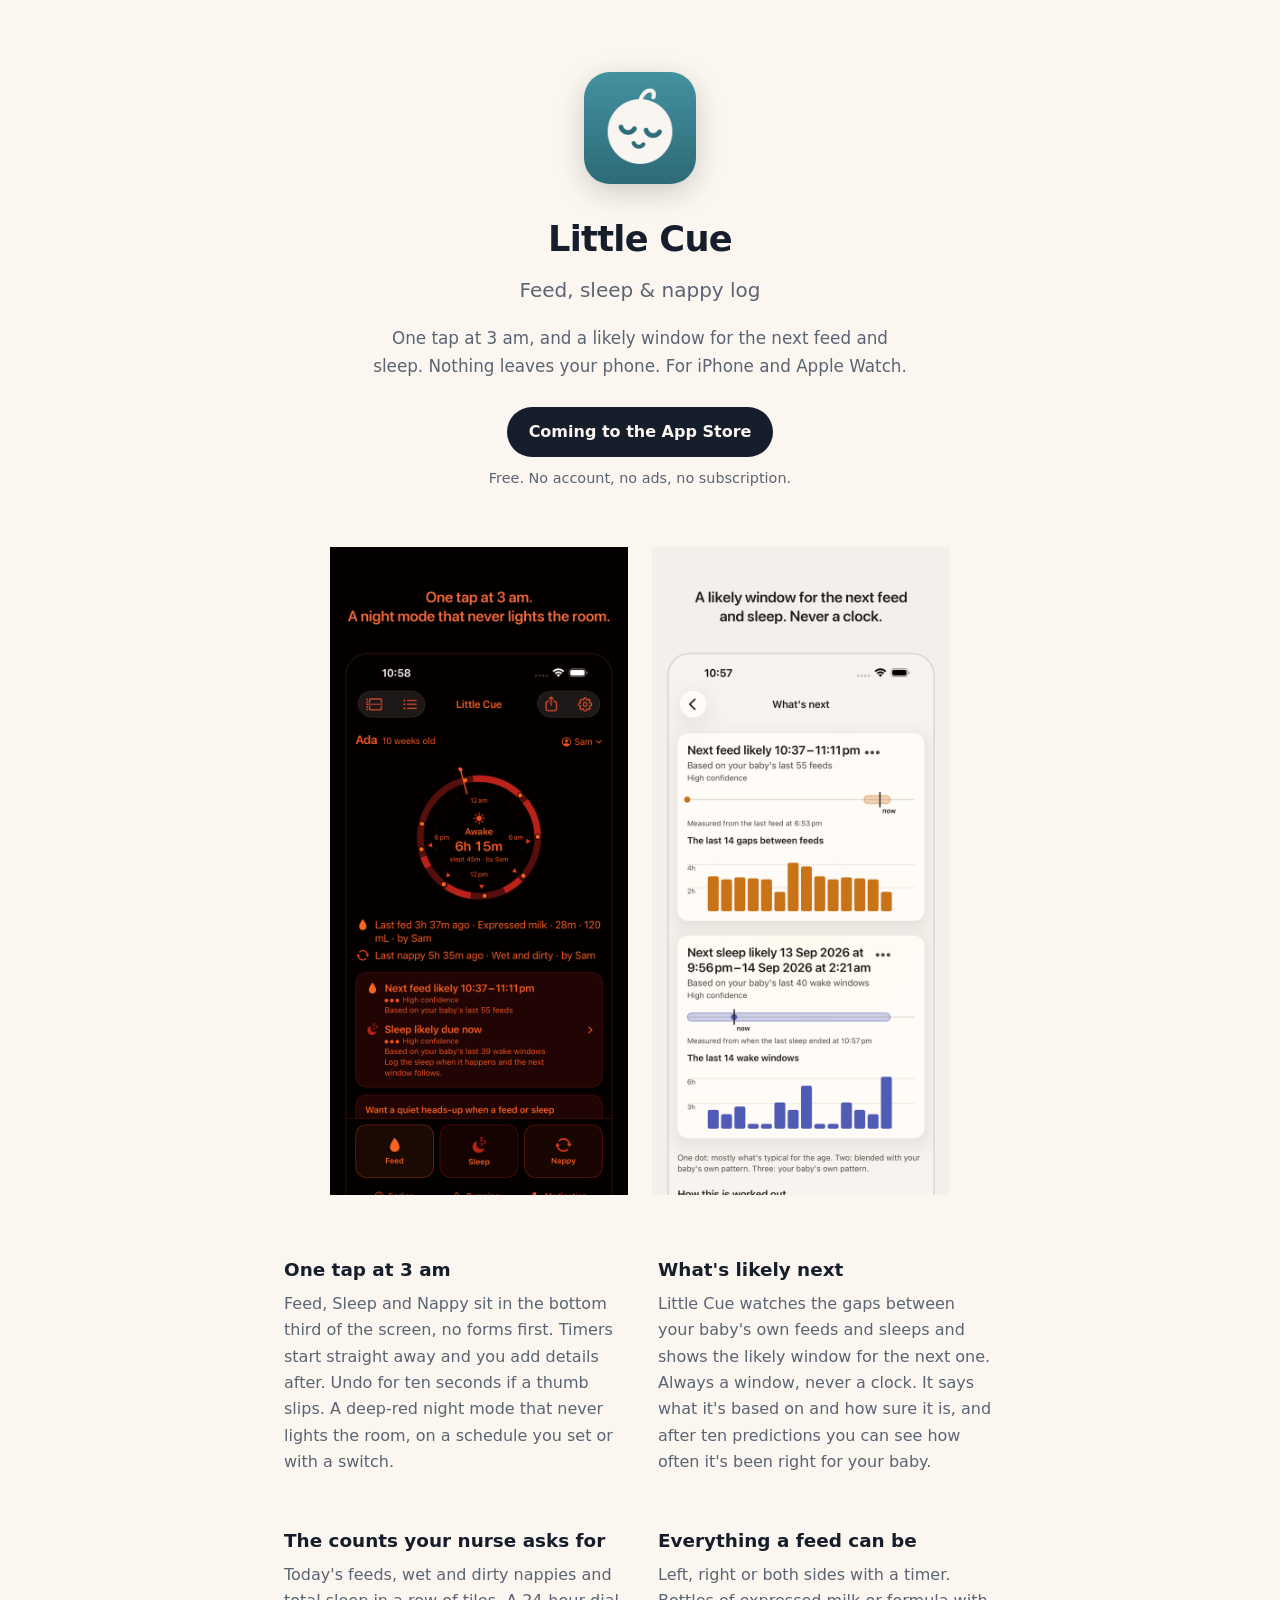
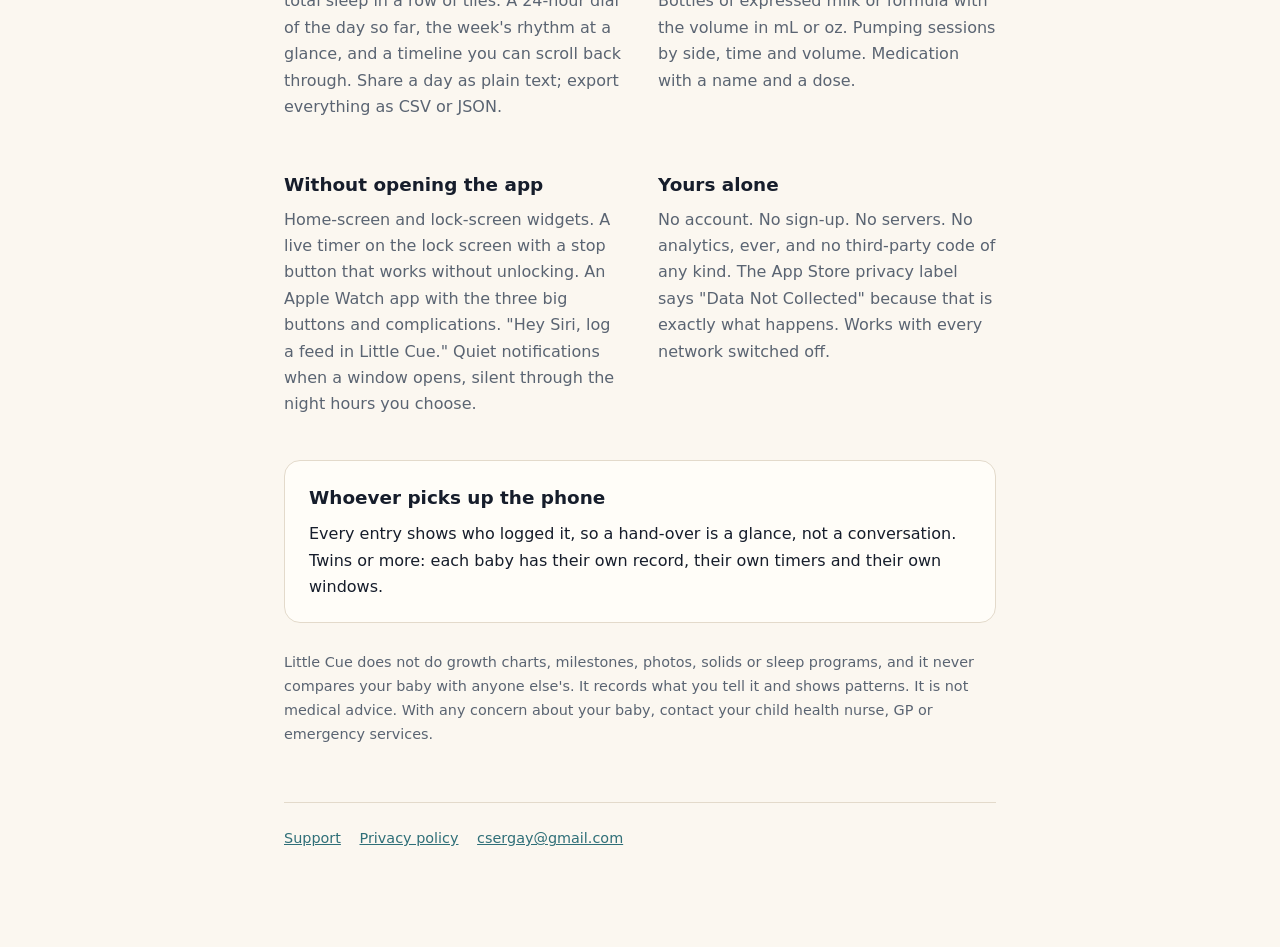
==== index.html @ 6fd530a4 "Little Cue support site: landing, support and privacy pages Co-Authored-By: Claude Fable 5.1 <norepl" ====
<!doctype html>
<html lang="en">
<head>
<meta charset="utf-8">
<meta name="viewport" content="width=device-width, initial-scale=1">
<title>Little Cue — Baby Tracker</title>
<meta name="description" content="Little Cue is a baby feed, sleep and nappy log for iPhone and Apple Watch. One tap at 3 am, a likely window for the next feed and sleep, and nothing leaves your phone. Free, no account, no ads.">
<meta property="og:title" content="Little Cue — Baby Tracker">
<meta property="og:description" content="Feed, sleep, nappy. One tap at 3 am, a likely window for the next one, and nothing leaves your phone. Free, no account, no ads.">
<meta property="og:image" content="https://enlitened.github.io/little-cue-support/assets/og-card.png">
<meta property="og:image:width" content="1200">
<meta property="og:image:height" content="630">
<meta property="og:type" content="website">
<meta property="og:site_name" content="Little Cue">
<meta property="og:url" content="https://enlitened.github.io/little-cue-support/">
<meta name="twitter:card" content="summary_large_image">
<meta name="twitter:image" content="https://enlitened.github.io/little-cue-support/assets/og-card.png">
<link rel="icon" href="assets/icon-512.png">
<link rel="apple-touch-icon" href="assets/icon-512.png">
<link rel="canonical" href="https://enlitened.github.io/little-cue-support/">
<link rel="stylesheet" href="style.css">
<script type="application/ld+json">
{
  "@context": "https://schema.org",
  "@type": "SoftwareApplication",
  "name": "Little Cue: Baby Tracker",
  "alternateName": "Little Cue",
  "applicationCategory": "HealthApplication",
  "operatingSystem": "iOS 17.0 or later, watchOS 10.0 or later",
  "url": "https://enlitened.github.io/little-cue-support/",
  "image": "https://enlitened.github.io/little-cue-support/assets/og-card.png",
  "screenshot": [
    "https://enlitened.github.io/little-cue-support/assets/night-now.png",
    "https://enlitened.github.io/little-cue-support/assets/whats-next.png"
  ],
  "description": "A baby feed, sleep and nappy log with a likely window for the next feed or sleep, worked out on the phone from the baby's own pattern. No account, no server, no analytics.",
  "inLanguage": ["en-AU", "en-GB", "en-US"],
  "author": { "@type": "Person", "name": "Colin Sergay" },
  "offers": { "@type": "Offer", "price": "0", "priceCurrency": "USD", "availability": "https://schema.org/InStock" },
  "isAccessibleForFree": true
}
</script>
</head>
<body>
<main class="landing">
  <header class="hero">
    <img class="icon" src="assets/icon-512.png" width="112" height="112" alt="">
    <h1>Little Cue</h1>
    <p class="subtitle">Feed, sleep &amp; nappy log</p>
    <p class="lede">One tap at 3 am, and a likely window for the next feed and sleep. Nothing leaves your phone. For iPhone and Apple Watch.</p>
    <!-- Replace with the App Store link once the listing is live: https://apps.apple.com/app/id<ID> -->
    <p class="cta"><span class="store">Coming to the App&nbsp;Store</span></p>
    <p class="fine">Free. No account, no ads, no subscription.</p>
  </header>

  <div class="shots">
    <img src="assets/night-now.png" width="660" height="1434" alt="The Now screen in night mode: a red-on-black day dial, the last feed and nappy, the likely window for the next feed, and three large buttons, under the caption “One tap at 3 am. A night mode that never lights the room.”">
    <img src="assets/whats-next.png" width="660" height="1434" alt="The What's next screen: a window for the next feed and the next sleep with the last fourteen gaps drawn as bars, under the caption “A likely window for the next feed and sleep. Never a clock.”">
  </div>

  <section class="features">
    <div>
      <h2>One tap at 3 am</h2>
      <p>Feed, Sleep and Nappy sit in the bottom third of the screen, no forms first. Timers start straight away and you add details after. Undo for ten seconds if a thumb slips. A deep-red night mode that never lights the room, on a schedule you set or with a switch.</p>
    </div>
    <div>
      <h2>What's likely next</h2>
      <p>Little Cue watches the gaps between your baby's own feeds and sleeps and shows the likely window for the next one. Always a window, never a clock. It says what it's based on and how sure it is, and after ten predictions you can see how often it's been right for your baby.</p>
    </div>
    <div>
      <h2>The counts your nurse asks for</h2>
      <p>Today's feeds, wet and dirty nappies and total sleep in a row of tiles. A 24-hour dial of the day so far, the week's rhythm at a glance, and a timeline you can scroll back through. Share a day as plain text; export everything as CSV or JSON.</p>
    </div>
    <div>
      <h2>Everything a feed can be</h2>
      <p>Left, right or both sides with a timer. Bottles of expressed milk or formula with the volume in mL or oz. Pumping sessions by side, time and volume. Medication with a name and a dose.</p>
    </div>
    <div>
      <h2>Without opening the app</h2>
      <p>Home-screen and lock-screen widgets. A live timer on the lock screen with a stop button that works without unlocking. An Apple Watch app with the three big buttons and complications. "Hey Siri, log a feed in Little Cue." Quiet notifications when a window opens, silent through the night hours you choose.</p>
    </div>
    <div>
      <h2>Yours alone</h2>
      <p>No account. No sign-up. No servers. No analytics, ever, and no third-party code of any kind. The App Store privacy label says "Data Not Collected" because that is exactly what happens. Works with every network switched off.</p>
    </div>
  </section>

  <section class="card">
    <h2 style="margin-top:0">Whoever picks up the phone</h2>
    <p style="margin:0">Every entry shows who logged it, so a hand-over is a glance, not a conversation. Twins or more: each baby has their own record, their own timers and their own windows.</p>
  </section>

  <p class="notice">Little Cue does not do growth charts, milestones, photos, solids or sleep programs, and it never compares your baby with anyone else's. It records what you tell it and shows patterns. It is not medical advice. With any concern about your baby, contact your child health nurse, GP or emergency services.</p>

  <footer>
    <a href="support.html">Support</a>
    <a href="privacy.html">Privacy policy</a>
    <a href="mailto:csergay@gmail.com">csergay@gmail.com</a>
  </footer>
</main>
</body>
</html>
---- style.css ----
:root {
  --ground: #fbf7f0;
  --surface: #fffdf8;
  --ink: #161d2b;
  --muted: #5a6472;
  --line: #e3dacb;
  --accent: #2f6f78;
}
@media (prefers-color-scheme: dark) {
  :root {
    --ground: #14120f;
    --surface: #1e1b17;
    --ink: #ede6da;
    --muted: #a49c90;
    --line: #35302a;
    --accent: #7fc0c8;
  }
}
* { box-sizing: border-box; }
body {
  margin: 0;
  background: var(--ground);
  color: var(--ink);
  font: 16px/1.65 ui-sans-serif, -apple-system, system-ui, "Helvetica Neue", sans-serif;
  -webkit-font-smoothing: antialiased;
}
main { max-width: 640px; margin: 0 auto; padding: 72px 24px 96px; }
h1 { font-size: 2.2rem; letter-spacing: -.02em; margin: 0 0 6px; }
h2 { font-size: 1.15rem; margin: 40px 0 8px; }
p { margin: 0 0 14px; }
p.lede { color: var(--muted); font-size: 1.05rem; margin-bottom: 36px; }
p.stamp { color: var(--muted); font-size: .9rem; margin: 0 0 36px; }
a { color: var(--accent); }
ul, ol { margin: 0 0 14px; padding-left: 22px; }
li { margin: 0 0 6px; }
dl { margin: 0; }
dt { font-weight: 600; margin-top: 22px; }
dd { margin: 4px 0 0; color: var(--muted); }
dd p { margin: 0 0 10px; }
dd p:last-child { margin-bottom: 0; }
.card {
  background: var(--surface);
  border: 1px solid var(--line);
  border-radius: 16px;
  padding: 22px 24px;
  margin: 28px 0 0;
}
footer {
  margin-top: 56px;
  padding-top: 24px;
  border-top: 1px solid var(--line);
  color: var(--muted);
  font-size: .9rem;
}
footer a { margin-right: 14px; }

/* Landing page */
main.landing { max-width: 760px; }
.hero { text-align: center; }
.hero .icon { width: 112px; height: 112px; border-radius: 26px; box-shadow: 0 8px 28px rgba(0,0,0,.18); }
.hero h1 { margin-top: 18px; }
.hero .subtitle { font-size: 1.25rem; color: var(--muted); margin: 0 0 18px; }
.hero .lede { max-width: 540px; margin: 0 auto 26px; }
.cta { margin: 0 0 10px; }
a.store, span.store {
  display: inline-block;
  background: var(--ink);
  color: var(--ground);
  text-decoration: none;
  font-weight: 600;
  padding: 12px 22px;
  border-radius: 999px;
}
a.store:hover { opacity: .9; }
.fine { color: var(--muted); font-size: .9rem; margin: 0; }
.shots {
  display: grid;
  grid-template-columns: 1fr 1fr;
  gap: 24px;
  margin: 56px auto 0;
  max-width: 620px;
}
.shots img { width: 100%; height: auto; }
.features {
  display: grid;
  grid-template-columns: 1fr 1fr;
  gap: 8px 36px;
  margin-top: 32px;
}
.features h2 { margin: 28px 0 6px; }
.features p { color: var(--muted); }
.notice { color: var(--muted); font-size: .9rem; margin-top: 28px; }
@media (max-width: 560px) {
  .features { grid-template-columns: 1fr; }
  .shots { gap: 12px; }
}
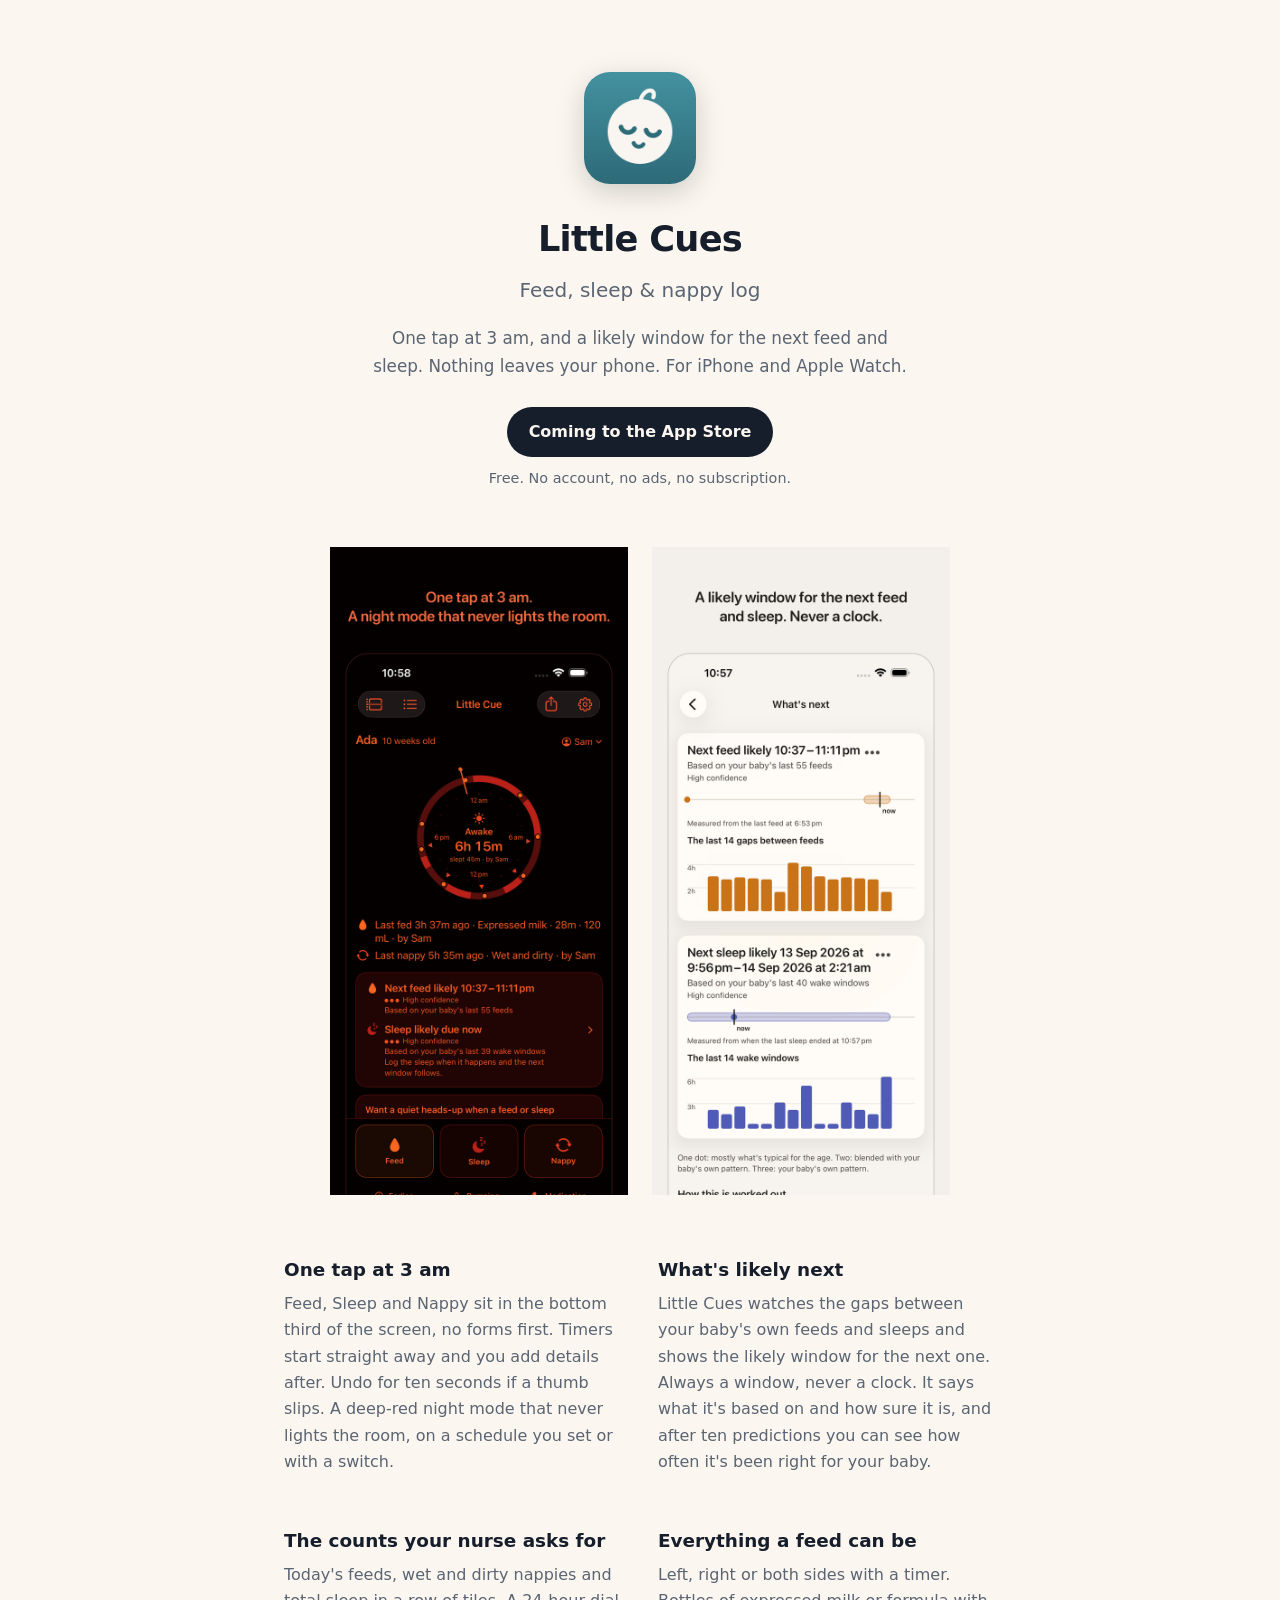
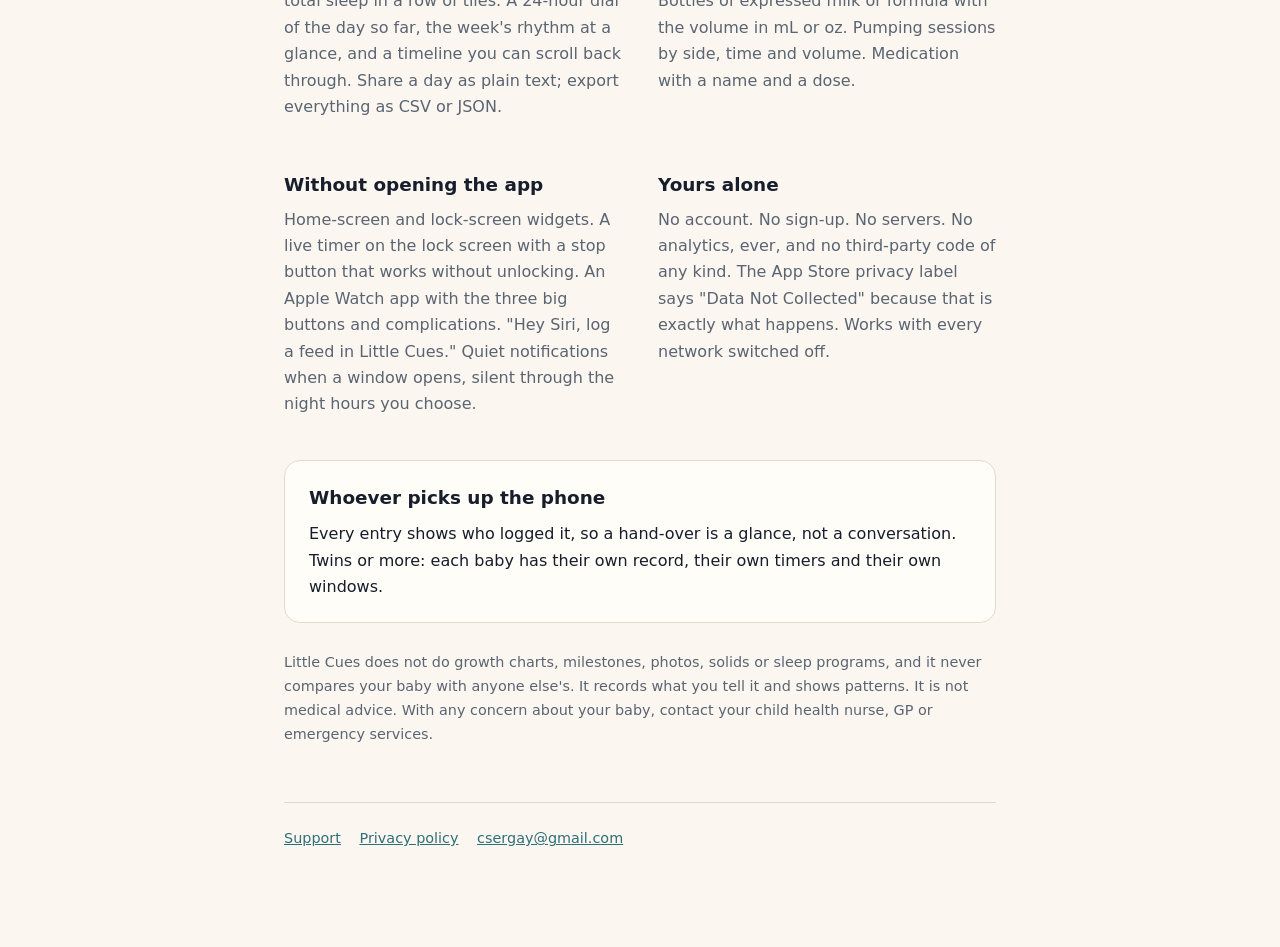
==== commit 03448729: "Rename the app to Little Cues Co-Authored-By: Claude Opus 5.5 <noreply@anthropic.com>" ====
--- a/index.html
+++ b/index.html
@@ -3,15 +3,15 @@
 <head>
 <meta charset="utf-8">
 <meta name="viewport" content="width=device-width, initial-scale=1">
-<title>Little Cue — Baby Tracker</title>
-<meta name="description" content="Little Cue is a baby feed, sleep and nappy log for iPhone and Apple Watch. One tap at 3 am, a likely window for the next feed and sleep, and nothing leaves your phone. Free, no account, no ads.">
-<meta property="og:title" content="Little Cue — Baby Tracker">
+<title>Little Cues — Baby Tracker</title>
+<meta name="description" content="Little Cues is a baby feed, sleep and nappy log for iPhone and Apple Watch. One tap at 3 am, a likely window for the next feed and sleep, and nothing leaves your phone. Free, no account, no ads.">
+<meta property="og:title" content="Little Cues — Baby Tracker">
 <meta property="og:description" content="Feed, sleep, nappy. One tap at 3 am, a likely window for the next one, and nothing leaves your phone. Free, no account, no ads.">
 <meta property="og:image" content="https://enlitened.github.io/little-cue-support/assets/og-card.png">
 <meta property="og:image:width" content="1200">
 <meta property="og:image:height" content="630">
 <meta property="og:type" content="website">
-<meta property="og:site_name" content="Little Cue">
+<meta property="og:site_name" content="Little Cues">
 <meta property="og:url" content="https://enlitened.github.io/little-cue-support/">
 <meta name="twitter:card" content="summary_large_image">
 <meta name="twitter:image" content="https://enlitened.github.io/little-cue-support/assets/og-card.png">
@@ -23,8 +23,8 @@
 {
   "@context": "https://schema.org",
   "@type": "SoftwareApplication",
-  "name": "Little Cue: Baby Tracker",
-  "alternateName": "Little Cue",
+  "name": "Little Cues: Baby Tracker",
+  "alternateName": "Little Cues",
   "applicationCategory": "HealthApplication",
   "operatingSystem": "iOS 17.0 or later, watchOS 10.0 or later",
   "url": "https://enlitened.github.io/little-cue-support/",
@@ -45,7 +45,7 @@
 <main class="landing">
   <header class="hero">
     <img class="icon" src="assets/icon-512.png" width="112" height="112" alt="">
-    <h1>Little Cue</h1>
+    <h1>Little Cues</h1>
     <p class="subtitle">Feed, sleep &amp; nappy log</p>
     <p class="lede">One tap at 3 am, and a likely window for the next feed and sleep. Nothing leaves your phone. For iPhone and Apple Watch.</p>
     <!-- Replace with the App Store link once the listing is live: https://apps.apple.com/app/id<ID> -->
@@ -65,7 +65,7 @@
     </div>
     <div>
       <h2>What's likely next</h2>
-      <p>Little Cue watches the gaps between your baby's own feeds and sleeps and shows the likely window for the next one. Always a window, never a clock. It says what it's based on and how sure it is, and after ten predictions you can see how often it's been right for your baby.</p>
+      <p>Little Cues watches the gaps between your baby's own feeds and sleeps and shows the likely window for the next one. Always a window, never a clock. It says what it's based on and how sure it is, and after ten predictions you can see how often it's been right for your baby.</p>
     </div>
     <div>
       <h2>The counts your nurse asks for</h2>
@@ -77,7 +77,7 @@
     </div>
     <div>
       <h2>Without opening the app</h2>
-      <p>Home-screen and lock-screen widgets. A live timer on the lock screen with a stop button that works without unlocking. An Apple Watch app with the three big buttons and complications. "Hey Siri, log a feed in Little Cue." Quiet notifications when a window opens, silent through the night hours you choose.</p>
+      <p>Home-screen and lock-screen widgets. A live timer on the lock screen with a stop button that works without unlocking. An Apple Watch app with the three big buttons and complications. "Hey Siri, log a feed in Little Cues." Quiet notifications when a window opens, silent through the night hours you choose.</p>
     </div>
     <div>
       <h2>Yours alone</h2>
@@ -90,7 +90,7 @@
     <p style="margin:0">Every entry shows who logged it, so a hand-over is a glance, not a conversation. Twins or more: each baby has their own record, their own timers and their own windows.</p>
   </section>
 
-  <p class="notice">Little Cue does not do growth charts, milestones, photos, solids or sleep programs, and it never compares your baby with anyone else's. It records what you tell it and shows patterns. It is not medical advice. With any concern about your baby, contact your child health nurse, GP or emergency services.</p>
+  <p class="notice">Little Cues does not do growth charts, milestones, photos, solids or sleep programs, and it never compares your baby with anyone else's. It records what you tell it and shows patterns. It is not medical advice. With any concern about your baby, contact your child health nurse, GP or emergency services.</p>
 
   <footer>
     <a href="support.html">Support</a>
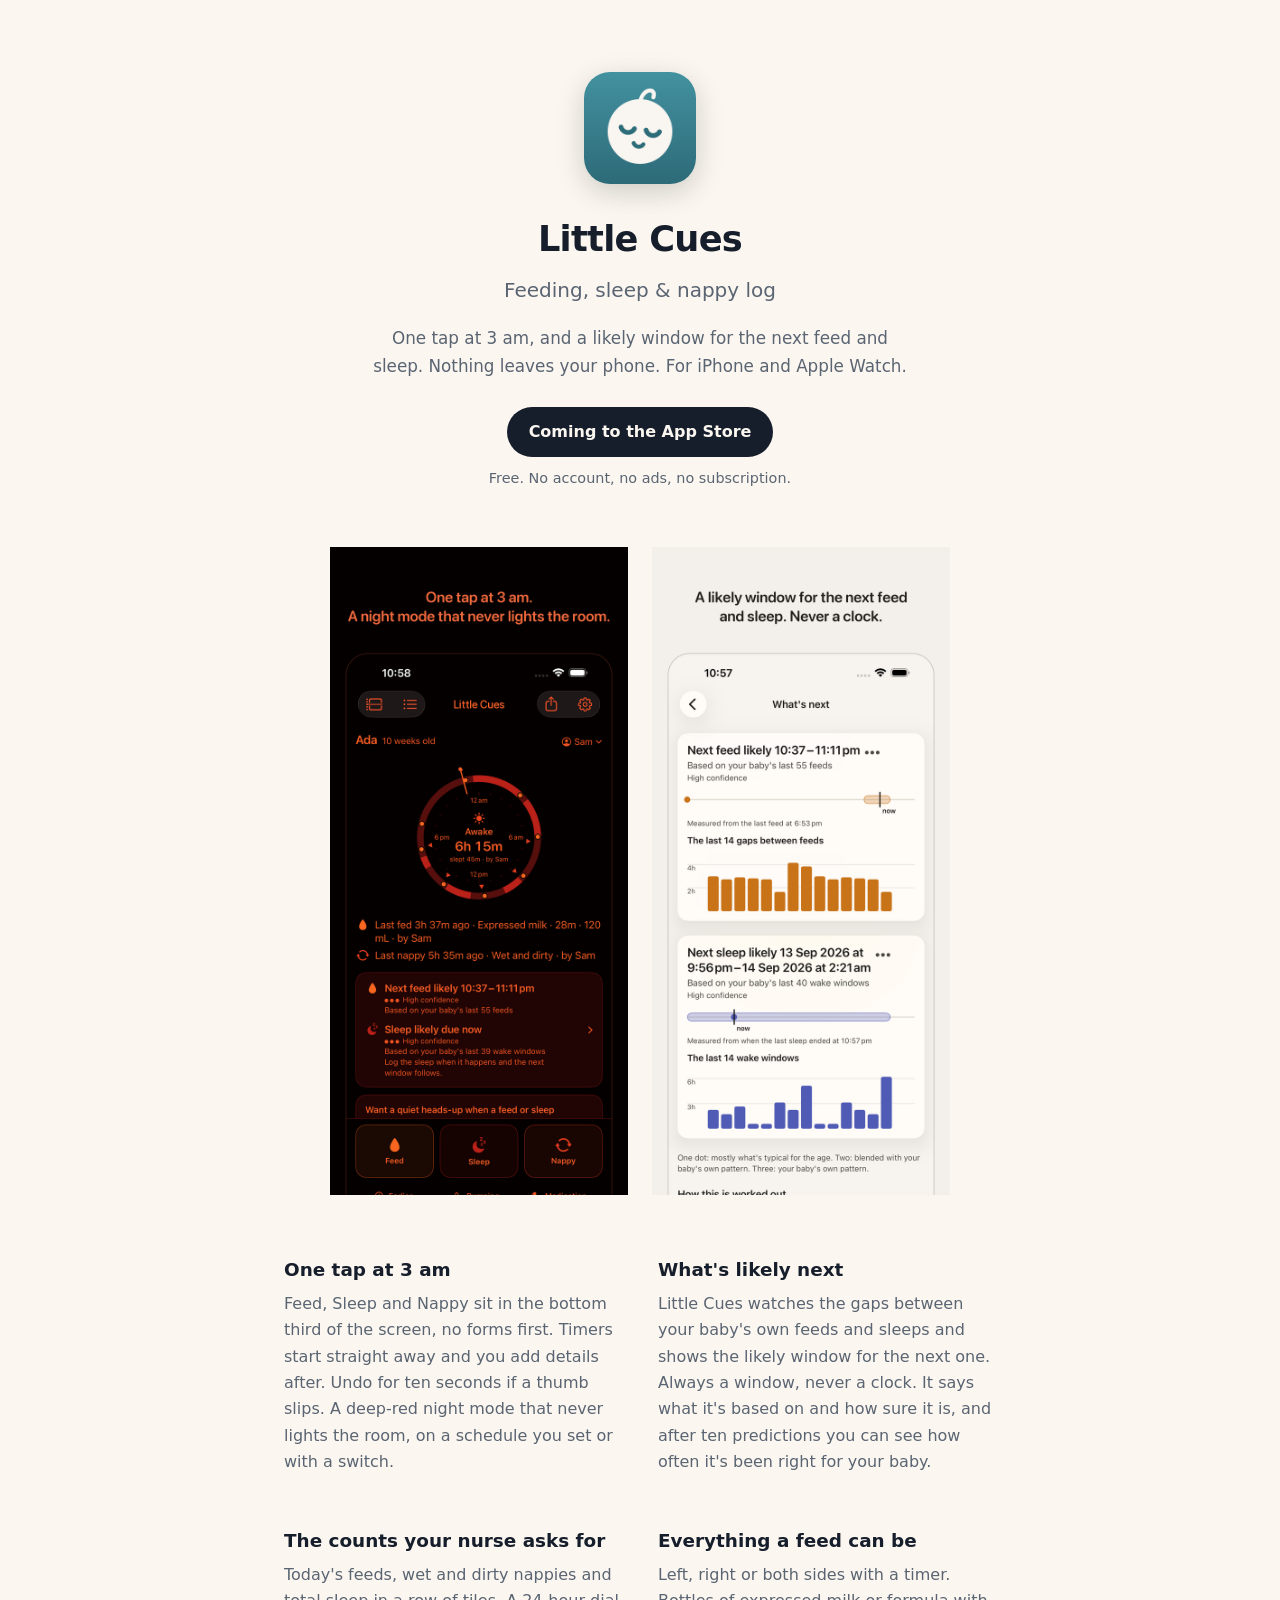
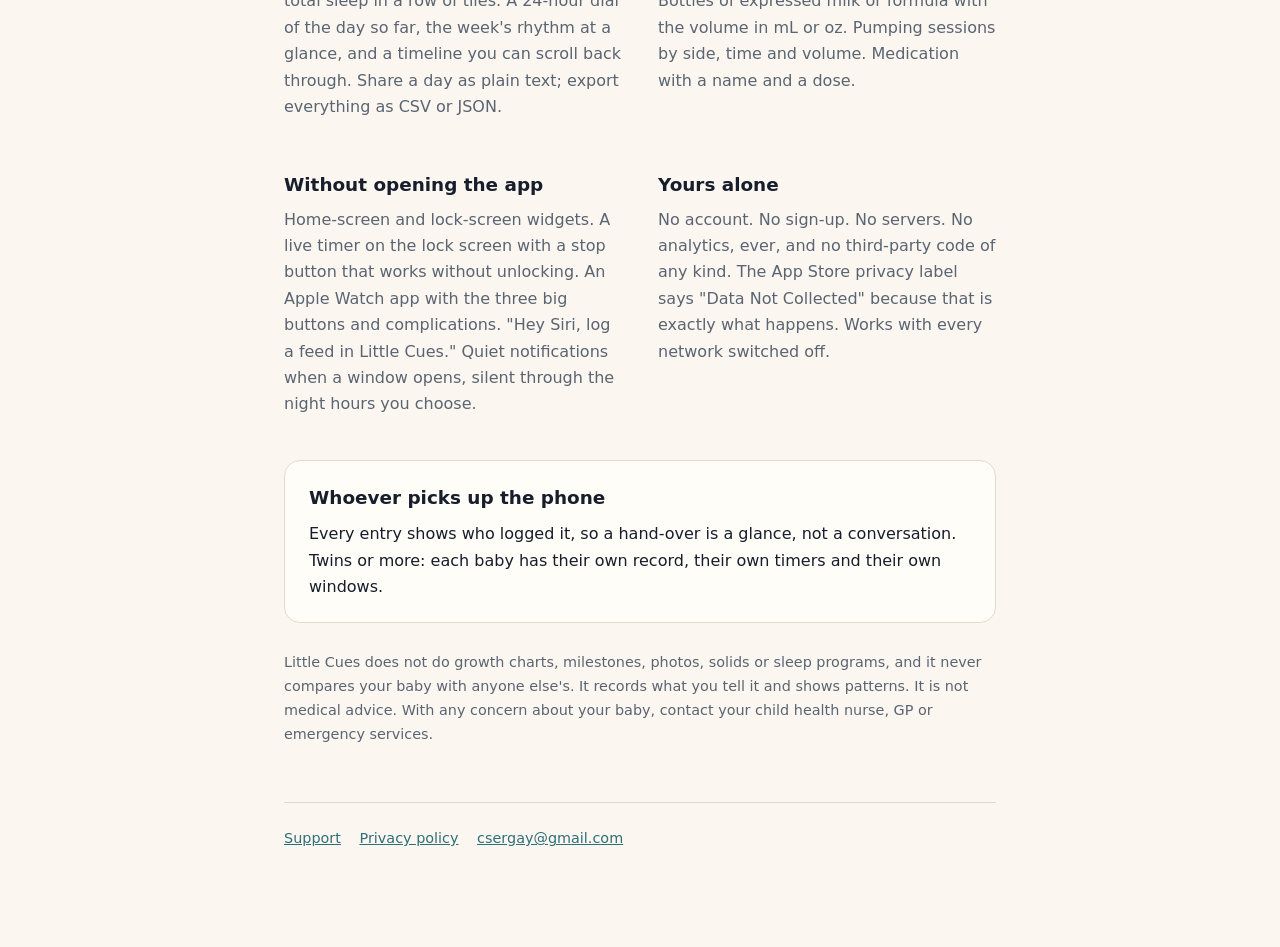
==== commit 18ad06ab: "Subtitle says Feeding, to match the store listing Co-Authored-By: Claude Opus 5.5 <noreply@anthropic" ====
--- a/index.html
+++ b/index.html
@@ -46,7 +46,7 @@
   <header class="hero">
     <img class="icon" src="assets/icon-512.png" width="112" height="112" alt="">
     <h1>Little Cues</h1>
-    <p class="subtitle">Feed, sleep &amp; nappy log</p>
+    <p class="subtitle">Feeding, sleep &amp; nappy log</p>
     <p class="lede">One tap at 3 am, and a likely window for the next feed and sleep. Nothing leaves your phone. For iPhone and Apple Watch.</p>
     <!-- Replace with the App Store link once the listing is live: https://apps.apple.com/app/id<ID> -->
     <p class="cta"><span class="store">Coming to the App&nbsp;Store</span></p>
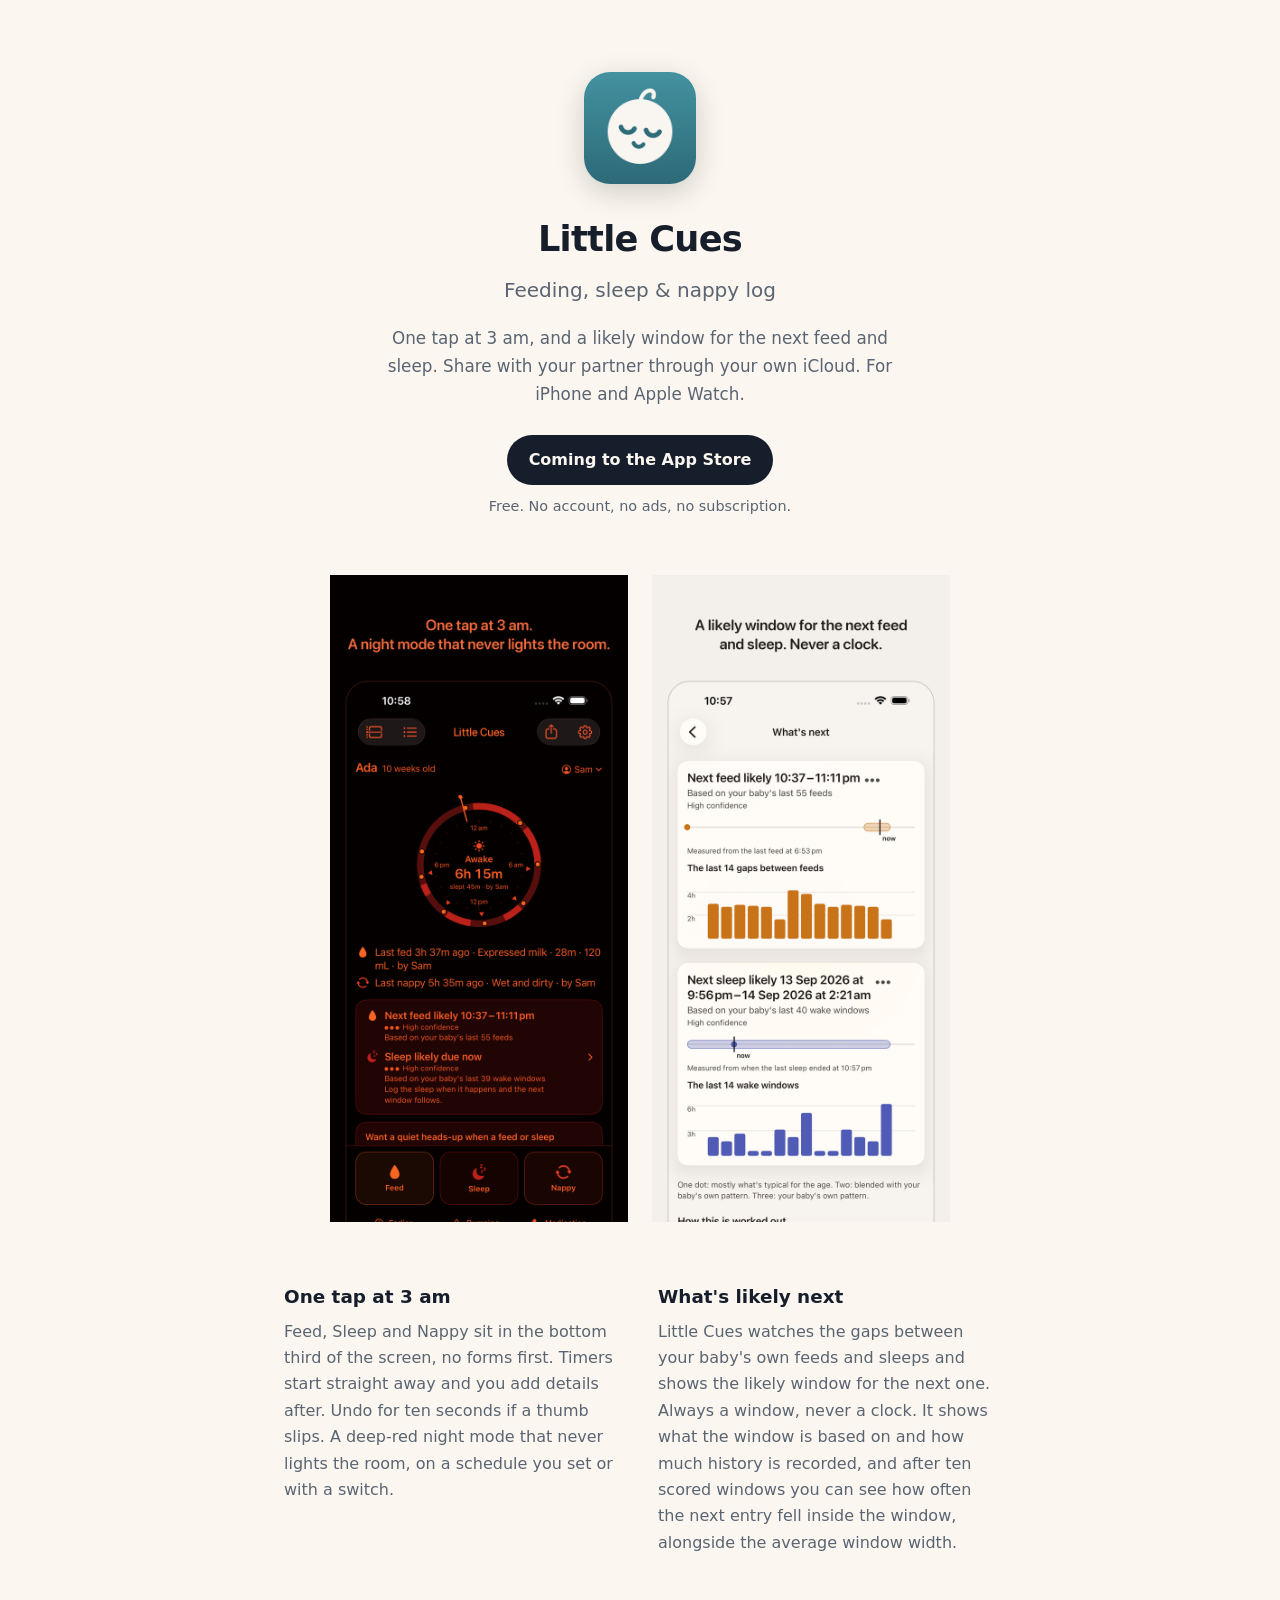
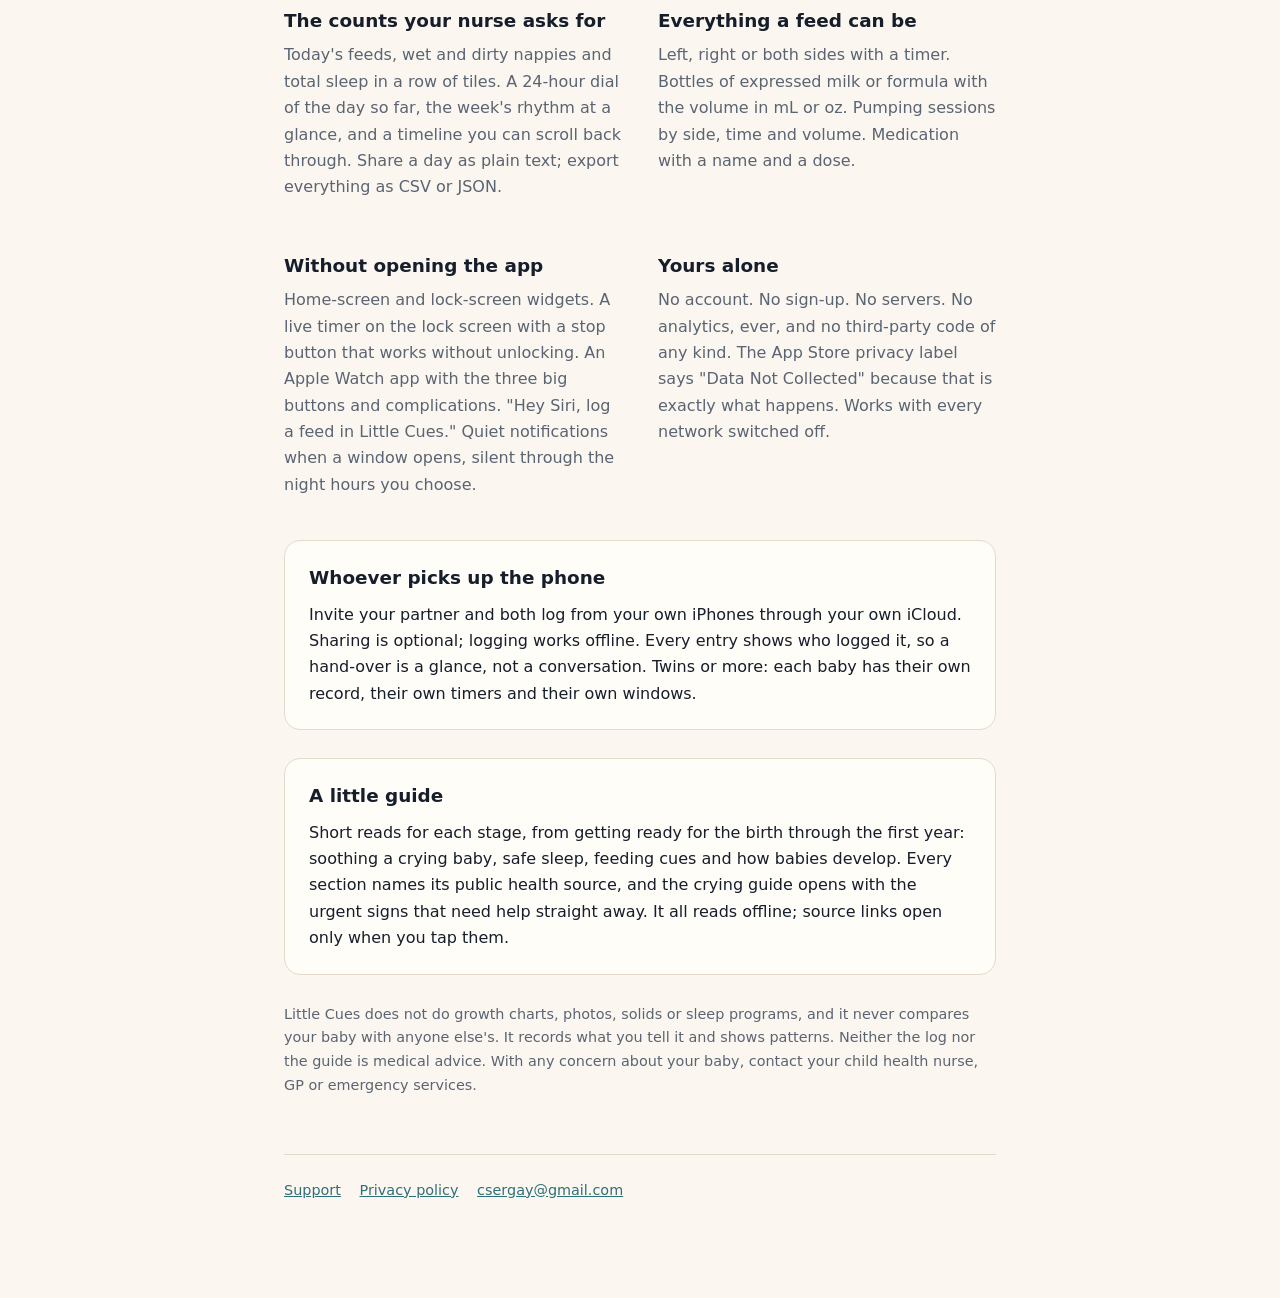
==== commit 728cef86: "Correct sharing privacy and prepare release support pages" ====
--- a/index.html
+++ b/index.html
@@ -4,9 +4,9 @@
 <meta charset="utf-8">
 <meta name="viewport" content="width=device-width, initial-scale=1">
 <title>Little Cues — Baby Tracker</title>
-<meta name="description" content="Little Cues is a baby feed, sleep and nappy log for iPhone and Apple Watch. One tap at 3 am, a likely window for the next feed and sleep, and nothing leaves your phone. Free, no account, no ads.">
+<meta name="description" content="Little Cues is a baby feed, sleep and nappy log for iPhone and Apple Watch. One tap at 3 am, a likely window for the next feed and sleep, and sharing through your own iCloud. Free, no account, no ads.">
 <meta property="og:title" content="Little Cues — Baby Tracker">
-<meta property="og:description" content="Feed, sleep, nappy. One tap at 3 am, a likely window for the next one, and nothing leaves your phone. Free, no account, no ads.">
+<meta property="og:description" content="Feed, sleep, nappy. One tap at 3 am, a likely window for the next one, and sharing through your own iCloud. Free, no account, no ads.">
 <meta property="og:image" content="https://enlitened.github.io/little-cue-support/assets/og-card.png">
 <meta property="og:image:width" content="1200">
 <meta property="og:image:height" content="630">
@@ -47,7 +47,7 @@
     <img class="icon" src="assets/icon-512.png" width="112" height="112" alt="">
     <h1>Little Cues</h1>
     <p class="subtitle">Feeding, sleep &amp; nappy log</p>
-    <p class="lede">One tap at 3 am, and a likely window for the next feed and sleep. Nothing leaves your phone. For iPhone and Apple Watch.</p>
+    <p class="lede">One tap at 3 am, and a likely window for the next feed and sleep. Share with your partner through your own iCloud. For iPhone and Apple Watch.</p>
     <!-- Replace with the App Store link once the listing is live: https://apps.apple.com/app/id<ID> -->
     <p class="cta"><span class="store">Coming to the App&nbsp;Store</span></p>
     <p class="fine">Free. No account, no ads, no subscription.</p>
@@ -65,7 +65,7 @@
     </div>
     <div>
       <h2>What's likely next</h2>
-      <p>Little Cues watches the gaps between your baby's own feeds and sleeps and shows the likely window for the next one. Always a window, never a clock. It says what it's based on and how sure it is, and after ten predictions you can see how often it's been right for your baby.</p>
+      <p>Little Cues watches the gaps between your baby's own feeds and sleeps and shows the likely window for the next one. Always a window, never a clock. It shows what the window is based on and how much history is recorded, and after ten scored windows you can see how often the next entry fell inside the window, alongside the average window width.</p>
     </div>
     <div>
       <h2>The counts your nurse asks for</h2>
@@ -87,10 +87,15 @@
 
   <section class="card">
     <h2 style="margin-top:0">Whoever picks up the phone</h2>
-    <p style="margin:0">Every entry shows who logged it, so a hand-over is a glance, not a conversation. Twins or more: each baby has their own record, their own timers and their own windows.</p>
+    <p style="margin:0">Invite your partner and both log from your own iPhones through your own iCloud. Sharing is optional; logging works offline. Every entry shows who logged it, so a hand-over is a glance, not a conversation. Twins or more: each baby has their own record, their own timers and their own windows.</p>
   </section>
 
-  <p class="notice">Little Cues does not do growth charts, milestones, photos, solids or sleep programs, and it never compares your baby with anyone else's. It records what you tell it and shows patterns. It is not medical advice. With any concern about your baby, contact your child health nurse, GP or emergency services.</p>
+  <section class="card">
+    <h2 style="margin-top:0">A little guide</h2>
+    <p style="margin:0">Short reads for each stage, from getting ready for the birth through the first year: soothing a crying baby, safe sleep, feeding cues and how babies develop. Every section names its public health source, and the crying guide opens with the urgent signs that need help straight away. It all reads offline; source links open only when you tap them.</p>
+  </section>
+
+  <p class="notice">Little Cues does not do growth charts, photos, solids or sleep programs, and it never compares your baby with anyone else's. It records what you tell it and shows patterns. Neither the log nor the guide is medical advice. With any concern about your baby, contact your child health nurse, GP or emergency services.</p>
 
   <footer>
     <a href="support.html">Support</a>
